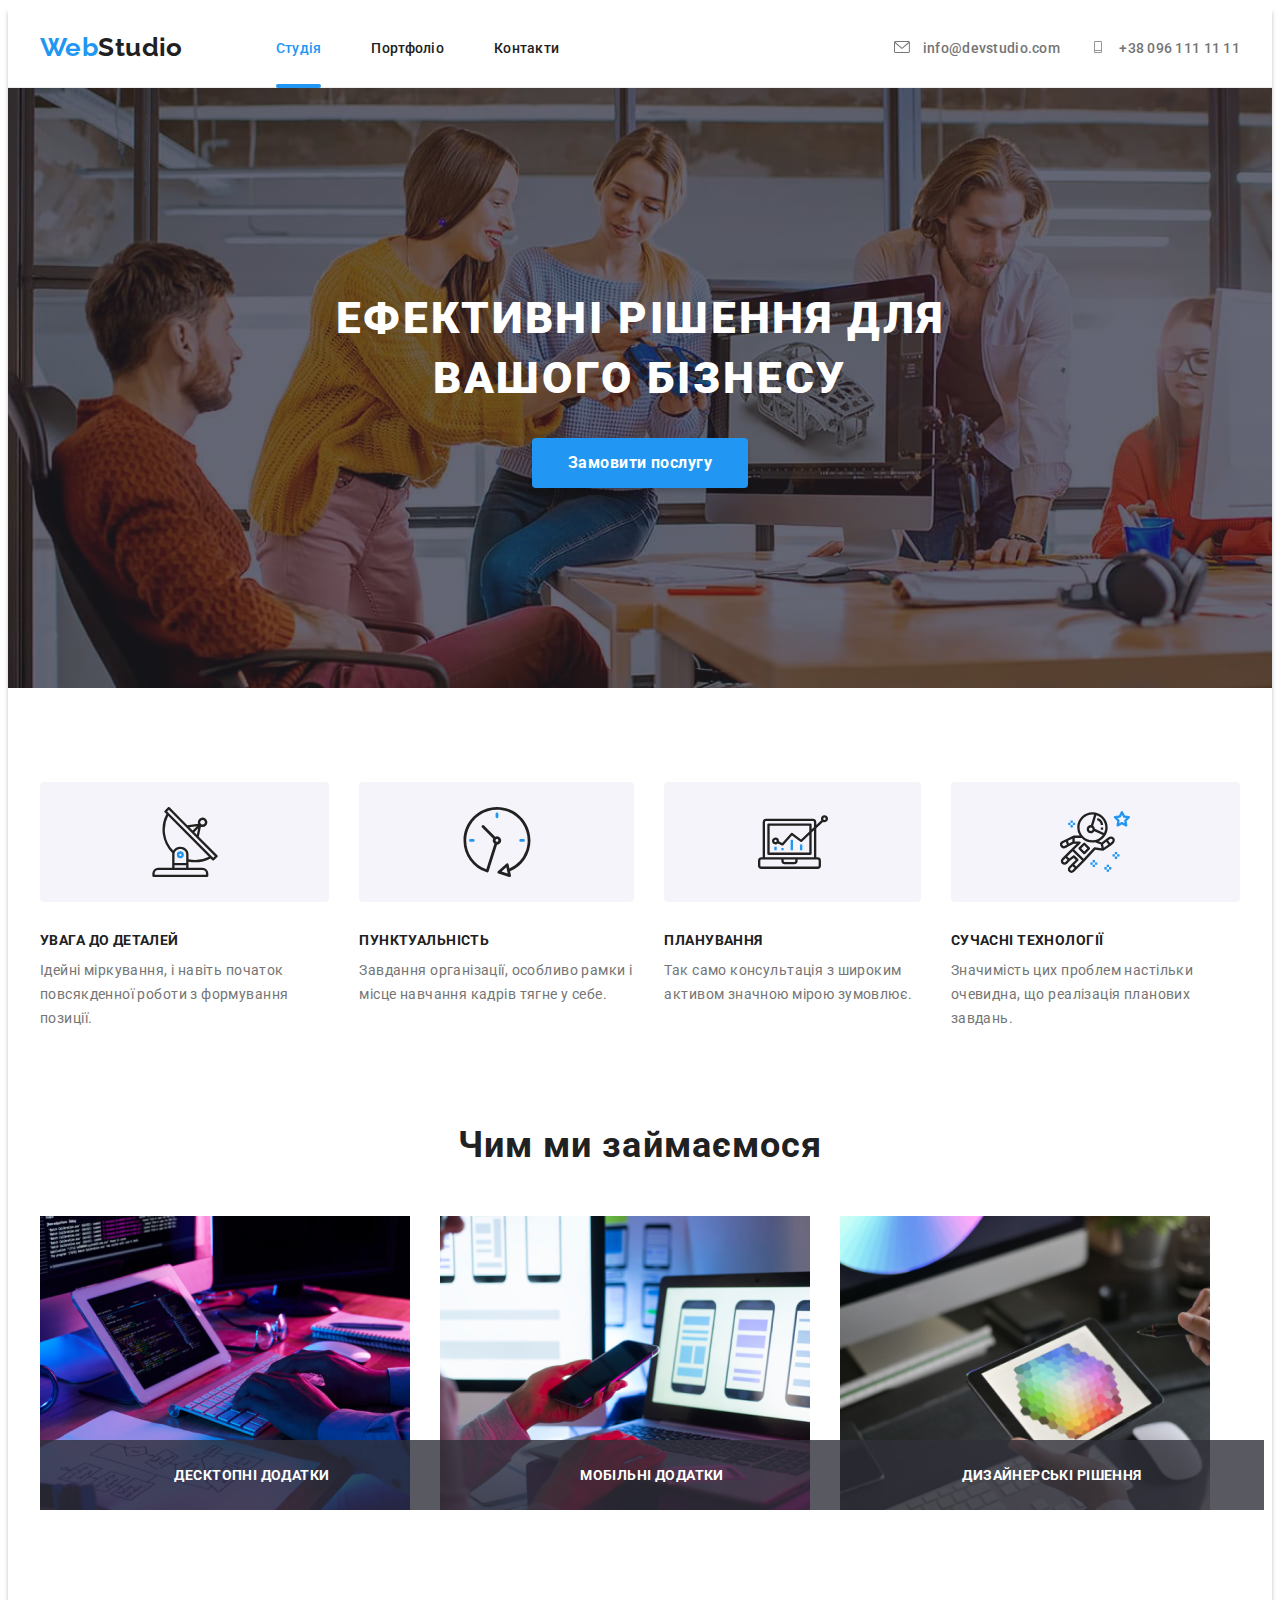
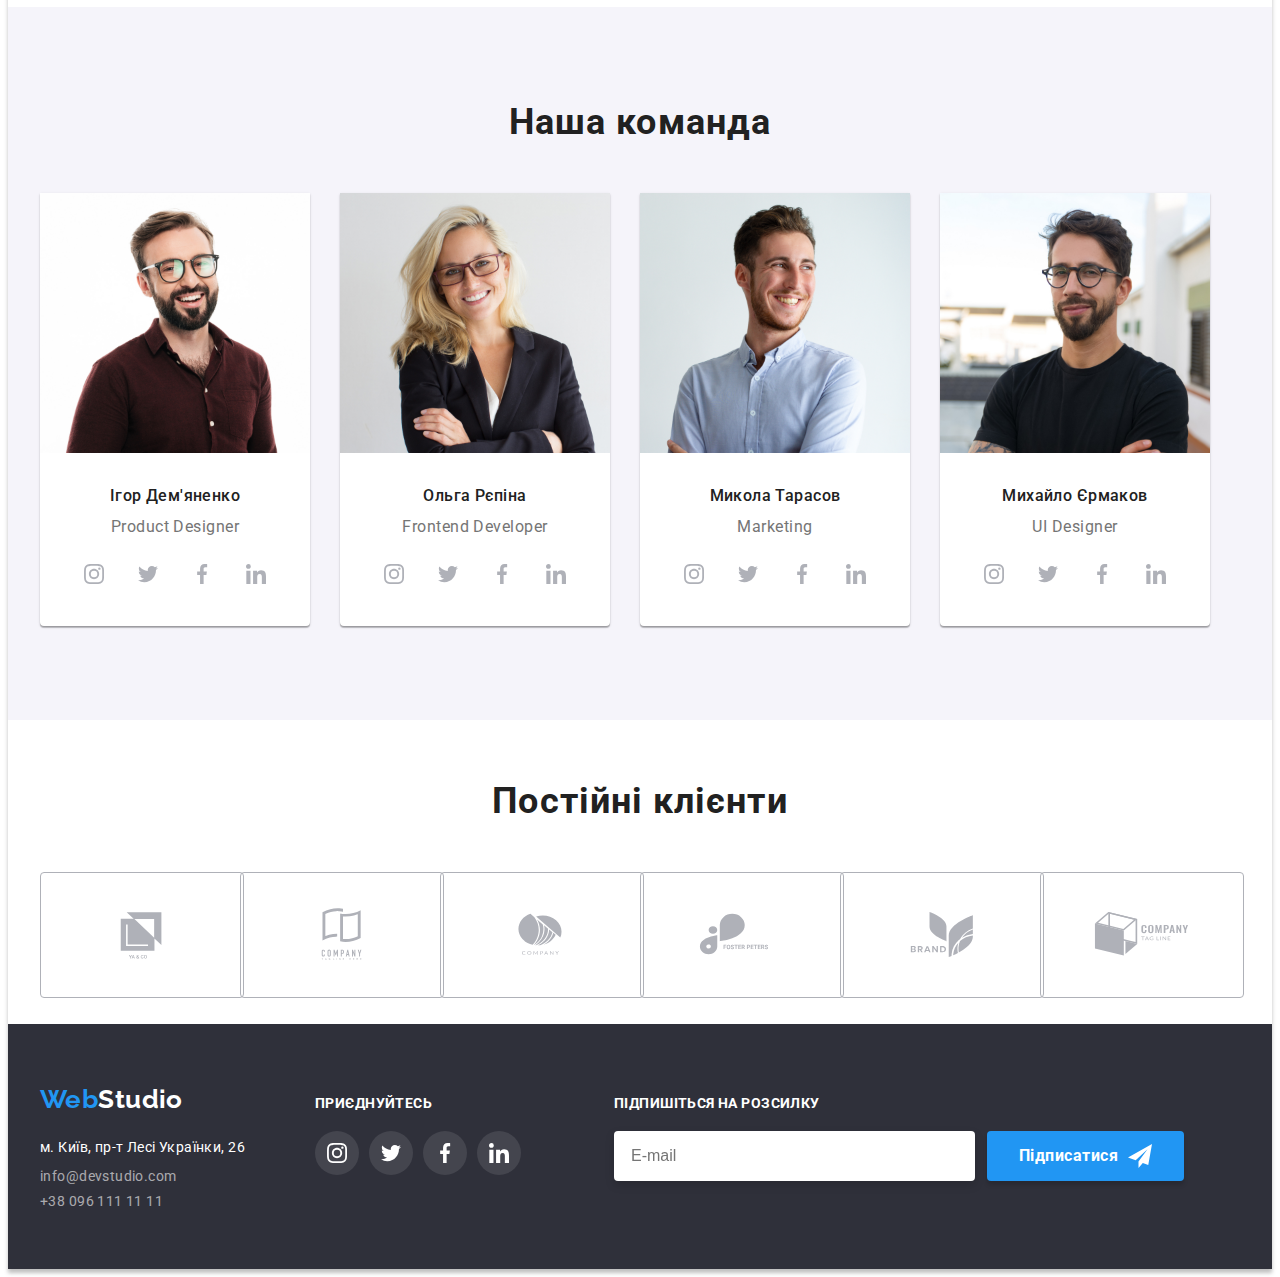
==== index.html @ e4f7906b "add reg form" ====
<!DOCTYPE html>
<html lang="uk">
  <head>
    <meta charset="UTF-8" />
    <meta http-equiv="X-UA-Compatible" content="IE=edge" />
    <meta name="viewport" content="width=device-width, initial-scale=1.0" />
    <title>WebStudio</title>
    <link rel="preconnect" href="https://fonts.googleapis.com" />
    <link rel="preconnect" href="https://fonts.gstatic.com" crossorigin />
    <!--Fonts-->
    <link
      href="https://fonts.googleapis.com/css2?family=Raleway:wght@700&family=Roboto:wght@400;500;700;900&display=swap"
      rel="stylesheet"
    />
    <!--Normalize-->
    <link
      rel="stylesheet"
      href="https://cdnjs.cloudflare.com/ajax/libs/modern-normalize/1.1.0/modern-normalize.min.css"
      integrity="sha512-wpPYUAdjBVSE4KJnH1VR1HeZfpl1ub8YT/NKx4PuQ5NmX2tKuGu6U/JRp5y+Y8XG2tV+wKQpNHVUX03MfMFn9Q=="
      crossorigin="anonymous"
      referrerpolicy="no-referrer"
    />
    <!--Styles-->
    <link rel="stylesheet" href="./styles/styles.css" />
  </head>
  <body class="page">
    <header class="header">
      <div class="conteiner header-conteiner">
        <!--Логотип посилання-->
        <a class="logo link" href="./index.html" lang="en">
          <span class="accent">Web</span>Studio
        </a>
        <!--Навігація-->
        <nav class="nav">
          <ul class="list-nav list">
            <li class="nav-item">
              <a class="link-nav link active current" href="index.html">Студія</a>
            </li>
            <li class="nav-item">
              <a class="link-nav link" href="portfolio.html">Портфоліо</a>
            </li>
            <li class="nav-item">
              <a class="link-nav link" href="">Контакти</a>
            </li>
          </ul>
        </nav>
        <!--правка 1-->
        <ul class="list-contact list">
          <li class="contact-item">
            <a
              class="link-contact link"
              target="_blank"
              rel="noopener noreferrer"
              href="e-mail:info@devstudio.com"
            >
              <svg class="contact-icon" width="16" height="12">
                <use href="./images/icons.svg#envelope"></use>
              </svg>
              info@devstudio.com
            </a>
          </li>
          <li class="contact-item">
            <a class="link-contact link" href="tell:+380961111111">
              <svg class="contact-icon" width="16" height="12">
                <use href="./images/icons.svg#vector"></use>
              </svg>
              +38 096 111 11 11
            </a>
          </li>
        </ul>
      </div>
    </header>
    <!--Main section(правка 3)(правка 2.1)-->
    <main>
      <!--Шапка(Figma) правка 2-->
      <section class="section-slogan">
        <div class="conteiner slogan-conteiner">
          <h1 class="slogan">Ефективні рішення для вашого бізнесу</h1>
          <button class="btn" type="button" data-modal-open>Замовити послугу</button>
        </div>
      </section>
      <!--Особливості (правка 4)-->
      <section class="about">
        <div class="conteiner about-conteiner">
          <h2 class="hide">Потрібен для семантики</h2>
          <ul class="about-list list">
            <li class="about-item">
              <div class="about-link link">
                <svg class="about-icon" width="70" height="70">
                  <use href="./images/icons.svg#antenna-1"></use>
                </svg>
              </div>
              <h3 class="caption">УВАГА ДО ДЕТАЛЕЙ</h3>
              <p class="desc">
                Ідейні міркування, і навіть початок повсякденної роботи з формування позиції.
              </p>
            </li>
            <li class="about-item">
              <div class="about-link link">
                <svg class="about-icon" width="70" height="70">
                  <use href="./images/icons.svg#clock-1"></use>
                </svg>
              </div>
              <h3 class="caption">ПУНКТУАЛЬНІСТЬ</h3>
              <p class="desc">
                Завдання організації, особливо рамки і місце навчання кадрів тягне у себе.
              </p>
            </li>
            <li class="about-item">
              <div class="about-link link">
                <svg class="about-icon" width="70" height="70">
                  <use href="./images/icons.svg#diagram-1"></use>
                </svg>
              </div>
              <h3 class="caption">ПЛАНУВАННЯ</h3>
              <p class="desc">Так само консультація з широким активом значною мірою зумовлює.</p>
            </li>
            <li class="about-item">
              <div class="about-link link">
                <svg class="about-icon" width="70" height="70">
                  <use href="./images/icons.svg#astronaut-1"></use>
                </svg>
              </div>
              <h3 class="caption">СУЧАСНІ ТЕХНОЛОГІЇ</h3>
              <p class="desc">
                Значимість цих проблем настільки очевидна, що реалізація планових завдань.
              </p>
            </li>
          </ul>
        </div>
      </section>
      <!--Чим ми займаємось-->
      <section class="work">
        <div class="conteiner work-conteiner">
          <h2 class="work-title">Чим ми займаємося</h2>
          <!--Зображення (правка 5)-->
          <ul class="work-list list">
            <li class="work-group">
              <div class="work-img"><img src="./images/studio/box1.png" alt="1" width="370" /></div>
              <p class="work-desc">Десктопні додатки</p>
            </li>
            <li class="work-group">
              <div class="work-img"><img src="./images/studio/box2.png" alt="2" width="370" /></div>
              <p class="work-desc">Мобільні додатки</p>
            </li>
            <li class="work-group">
              <div class="work-img"><img src="./images/studio/box3.png" alt="3" width="370" /></div>
              <p class="work-desc">Дизайнерські рішення</p>
            </li>
          </ul>
        </div>
      </section>
      <!--Наша команда-->
      <section class="team">
        <div class="conteiner team-conteiner">
          <h2 class="team-title">Наша команда</h2>
          <!--Фото з підписами (правка 6)-->
          <ul class="team-list list">
            <!--Працівник 1-->
            <li class="team-item">
              <img
                class="team-img"
                src="./images/team/img1.jpeg"
                alt="Ігор Дем'яненко"
                width="270"
              />
              <div class="team-desc">
                <h3 class="team-name">Ігор Дем'яненко</h3>
                <p class="team-position" lang="en">Product Designer</p>
                <ul class="socials list">
                  <li class="socials-item">
                    <a
                      class="socials-link link"
                      href=""
                      target="_blank"
                      rel="noopener noreferrer"
                      aria-label="Instagram"
                    >
                      <svg class="social-icon" width="20" height="20">
                        <use href="./images/icons.svg#instagram-2"></use>
                      </svg>
                    </a>
                  </li>
                  <li class="socials-item">
                    <a
                      class="socials-link link"
                      href=""
                      target="_blank"
                      rel="noopener noreferrer"
                      aria-label="Twitter"
                    >
                      <svg class="social-icon" width="20" height="20">
                        <use href="./images/icons.svg#twitter-1"></use>
                      </svg>
                    </a>
                  </li>
                  <li class="socials-item">
                    <a
                      class="socials-link link"
                      href=""
                      target="_blank"
                      rel="noopener noreferrer"
                      aria-label="Facebook"
                    >
                      <svg class="social-icon" width="20" height="20">
                        <use href="./images/icons.svg#facebook-1"></use>
                      </svg>
                    </a>
                  </li>
                  <li class="socials-item">
                    <a
                      class="socials-link link"
                      href=""
                      target="_blank"
                      rel="noopener noreferrer"
                      aria-label="Linkedin"
                    >
                      <svg class="social-icon" width="20" height="20">
                        <use href="./images/icons.svg#linkedin-1"></use>
                      </svg>
                    </a>
                  </li>
                </ul>
              </div>
            </li>
            <!--Працівник 2-->
            <li class="team-item">
              <img class="team-img" src="./images/team/img2.jpeg" alt="Ольга Рєпіна" width="270" />
              <div class="team-desc">
                <h3 class="team-name">Ольга Рєпіна</h3>
                <p class="team-position" lang="en">Frontend Developer</p>
                <ul class="socials list">
                  <li class="socials-item">
                    <a
                      class="socials-link link"
                      href=""
                      target="_blank"
                      rel="noopener noreferrer"
                      aria-label="Instagram"
                    >
                      <svg class="social-icon" width="20" height="20">
                        <use href="./images/icons.svg#instagram-2"></use>
                      </svg>
                    </a>
                  </li>
                  <li class="socials-item">
                    <a
                      class="socials-link link"
                      href=""
                      target="_blank"
                      rel="noopener noreferrer"
                      aria-label="Twitter"
                    >
                      <svg class="social-icon" width="20" height="20">
                        <use href="./images/icons.svg#twitter-1"></use>
                      </svg>
                    </a>
                  </li>
                  <li class="socials-item">
                    <a
                      class="socials-link link"
                      href=""
                      target="_blank"
                      rel="noopener noreferrer"
                      aria-label="Facebook"
                    >
                      <svg class="social-icon" width="20" height="20">
                        <use href="./images/icons.svg#facebook-1"></use>
                      </svg>
                    </a>
                  </li>
                  <li class="socials-item">
                    <a
                      class="socials-link link"
                      href=""
                      target="_blank"
                      rel="noopener noreferrer"
                      aria-label="Linkedin"
                    >
                      <svg class="social-icon" width="20" height="20">
                        <use href="./images/icons.svg#linkedin-1"></use>
                      </svg>
                    </a>
                  </li>
                </ul>
              </div>
            </li>
            <!--Працівник 3-->
            <li class="team-item">
              <img
                class="team-img"
                src="./images/team/img3.jpeg"
                alt="Микола Тарасов"
                width="270"
              />
              <div class="team-desc">
                <h3 class="team-name">Микола Тарасов</h3>
                <p class="team-position" lang="en">Marketing</p>
                <ul class="socials list">
                  <li class="socials-item">
                    <a
                      class="socials-link link"
                      href=""
                      target="_blank"
                      rel="noopener noreferrer"
                      aria-label="Instagram"
                    >
                      <svg class="social-icon" width="20" height="20">
                        <use href="./images/icons.svg#instagram-2"></use>
                      </svg>
                    </a>
                  </li>
                  <li class="socials-item">
                    <a
                      class="socials-link link"
                      href=""
                      target="_blank"
                      rel="noopener noreferrer"
                      aria-label="Twitter"
                    >
                      <svg class="social-icon" width="20" height="20">
                        <use href="./images/icons.svg#twitter-1"></use>
                      </svg>
                    </a>
                  </li>
                  <li class="socials-item">
                    <a
                      class="socials-link link"
                      href=""
                      target="_blank"
                      rel="noopener noreferrer"
                      aria-label="Facebook"
                    >
                      <svg class="social-icon" width="20" height="20">
                        <use href="./images/icons.svg#facebook-1"></use>
                      </svg>
                    </a>
                  </li>
                  <li class="socials-item">
                    <a
                      class="socials-link link"
                      href=""
                      target="_blank"
                      rel="noopener noreferrer"
                      aria-label="Linkedin"
                    >
                      <svg class="social-icon" width="20" height="20">
                        <use href="./images/icons.svg#linkedin-1"></use>
                      </svg>
                    </a>
                  </li>
                </ul>
              </div>
            </li>
            <!--Працівник 4-->
            <li class="team-item">
              <img
                class="team-img"
                src="./images/team/img4.jpeg"
                alt="Михайло Єрмаков"
                width="270"
              />
              <div class="team-desc">
                <h3 class="team-name">Михайло Єрмаков</h3>
                <p class="team-position" lang="en">UI Designer</p>
                <ul class="socials list">
                  <li class="socials-item">
                    <a
                      class="socials-link link"
                      href=""
                      target="_blank"
                      rel="noopener noreferrer"
                      aria-label="Instagram"
                    >
                      <svg class="social-icon" width="20" height="20">
                        <use href="./images/icons.svg#instagram-2"></use>
                      </svg>
                    </a>
                  </li>
                  <li class="socials-item">
                    <a
                      class="socials-link link"
                      href=""
                      target="_blank"
                      rel="noopener noreferrer"
                      aria-label="Twitter"
                    >
                      <svg class="social-icon" width="20" height="20">
                        <use href="./images/icons.svg#twitter-1"></use>
                      </svg>
                    </a>
                  </li>
                  <li class="socials-item">
                    <a
                      class="socials-link link"
                      href=""
                      target="_blank"
                      rel="noopener noreferrer"
                      aria-label="Facebook"
                    >
                      <svg class="social-icon" width="20" height="20">
                        <use href="./images/icons.svg#facebook-1"></use>
                      </svg>
                    </a>
                  </li>
                  <li class="socials-item">
                    <a
                      class="socials-link link"
                      href=""
                      target="_blank"
                      rel="noopener noreferrer"
                      aria-label="Linkedin"
                    >
                      <svg class="social-icon" width="20" height="20">
                        <use href="./images/icons.svg#linkedin-1"></use>
                      </svg>
                    </a>
                  </li>
                </ul>
              </div>
            </li>
          </ul>
        </div>
      </section>
      <!--Постійні клієнти-->
      <section class="client">
        <div class="conteiner client-conteiner">
          <h2 class="client-title">Постійні клієнти</h2>
          <ul class="client-list list">
            <li class="client-item">
              <a href="" class="client-link link">
                <svg class="client-icon" width="106" height="60">
                  <use href="./images/icons.svg#logo"></use>
                </svg>
              </a>
            </li>
            <li class="client-item">
              <a href="" class="client-link link">
                <svg class="client-icon" width="106" height="60">
                  <use href="./images/icons.svg#logo-1"></use>
                </svg>
              </a>
            </li>
            <li class="client-item">
              <a href="" class="client-link link">
                <svg class="client-icon" width="106" height="60">
                  <use href="./images/icons.svg#logo-2"></use>
                </svg>
              </a>
            </li>
            <li class="client-item">
              <a href="" class="client-link link">
                <svg class="client-icon" width="106" height="60">
                  <use href="./images/icons.svg#logo-3"></use>
                </svg>
              </a>
            </li>
            <li class="client-item">
              <a href="" class="client-link link">
                <svg class="client-icon" width="106" height="60">
                  <use href="./images/icons.svg#logo-4"></use>
                </svg>
              </a>
            </li>
            <li class="client-item">
              <a href="" class="client-link link">
                <svg class="client-icon" width="106" height="60">
                  <use href="./images/icons.svg#logo-5"></use>
                </svg>
              </a>
            </li>
          </ul>
        </div>
      </section>
    </main>
    <!--Підвал-->
    <footer class="footer">
      <div class="conteiner footer-conteiner">
        <div class="footer-address">
          <a class="logo link" href=""> <span class="accent">Web</span>Studio</a>
          <!--правка 7-->
          <address class="address">
            <p class="address-desc">м. Київ, пр-т Лесі Українки, 26</p>
            <ul class="address-list list">
              <li class="address-item">
                <a
                  class="address-link link"
                  target="_blank"
                  rel="noopener noreferrer"
                  href="e-mail:info@devstudio.com"
                >
                  info@devstudio.com
                </a>
              </li>
              <li class="address-item">
                <a class="address-link link" href="tell:+380961111111">+38 096 111 11 11</a>
              </li>
            </ul>
          </address>
        </div>
        <div class="footer-icons">
          <h3 class="footer-title">приєднуйтесь</h3>
          <ul class="footer-socials list">
            <li class="footer-socials-item">
              <a
                class="footer-socials-link link"
                href=""
                target="_blank"
                rel="noopener noreferrer"
                aria-label="Instagram"
              >
                <svg class="footer-socials-icon" width="20" height="20">
                  <use href="./images/icons.svg#instagram-2"></use>
                </svg>
              </a>
            </li>
            <li class="footer-socials-item">
              <a
                class="footer-socials-link link"
                href=""
                target="_blank"
                rel="noopener noreferrer"
                aria-label="Twitter"
              >
                <svg class="footer-socials-icon" width="20" height="20">
                  <use href="./images/icons.svg#twitter-1"></use>
                </svg>
              </a>
            </li>
            <li class="footer-socials-item">
              <a
                class="footer-socials-link link"
                href=""
                target="_blank"
                rel="noopener noreferrer"
                aria-label="Facebook"
              >
                <svg class="footer-socials-icon" width="20" height="20">
                  <use href="./images/icons.svg#facebook-1"></use>
                </svg>
              </a>
            </li>
            <li class="footer-socials-item">
              <a
                class="footer-socials-link link"
                href=""
                target="_blank"
                rel="noopener noreferrer"
                aria-label="Linkedin"
              >
                <svg class="footer-socials-icon" width="20" height="20">
                  <use href="./images/icons.svg#linkedin-1"></use>
                </svg>
              </a>
            </li>
          </ul>
        </div>
        <div class="footer-form">
          <h2 class="footer-title">Підпишіться на розсилку</h2>
          <form>
            <div class="form-group">
              <input class="mail-input" type="text" name="email" placeholder="E-mail">
              <button class="btn footer-btn" type="submit">
                Підписатися
                <svg class="footer-socials-icon" width="24" height="24">
                  <use href="./images/icons.svg#icon-icon-send"></use>
                </svg>
              </button>
            </div>
          </form>
        </div>
      </div>
    </footer>

    <!--Modal window-->
    <div class="backdrop is-hidden" data-modal>
      <div class="modal">
        <button class="modal-btn" type="button" data-modal-close>
          <svg width="30" height="30">
            <use href="./images/icons.svg#close-black"></use>
          </svg>
        </button>
        <!--Форма реестрації-->
        <form class="form register-form" name="register-form" autocomplete="on" novalidate>
          <div>
          <!--Заголовок-->
          <h2 class="reg-form-title">Залиште свої дані, ми вам передзвонимо</h2>
          <!--Імʼя-->
          <div class="reg-group">
            <label class="reg-label" for="name">Ім'я</label>
            <div class="reg-txt-group">
              <input class="reg-input" type="text" name="user-name" id="name" />
              <svg class="reg-icon" width="18" height="18">
                <use href="./images/icons.svg#icon-person-black-18dp-1"></use>
              </svg>
            </div>
          </div>
          <!--Телефон-->
          <div class="reg-group">
            <label class="reg-label" for="tel">Телефон</label>
            <div class="reg-txt-group">
              <input class="reg-input" type="tel" name="tel" id="tel" />
              <svg class="reg-icon" width="18" height="18">
                <use href="./images/icons.svg#icon-phone-black-18dp-1"></use>
              </svg>
            </div>
          </div>
          <!--Пошта-->
          <div class="reg-group">
            <label class="reg-label" for="mail">Пошта</label>
            <div class="reg-txt-group">
              <input class="reg-input" type="email" name="mail" id="mail" />
              <svg class="reg-icon" width="18" height="18">
                <use href="./images/icons.svg#icon-email-black-18dp-1"></use>
              </svg>
            </div>
          </div>
          <!--Коментар-->
          <div class="reg-group">
            <label class="reg-label" for="comment">Коментар</label>
            <textarea
              class="hint"
              name="comment"
              id="comment"
              rows="10"
              placeholder="Введіть текст"
            ></textarea>
          </div>
          <!--Чекбокс-->
          <div class="reg-chek chekbox">
            <input type="checkbox" name="" value="" id="chek" />
            <label for="chek">
              Погоджуюся з розсилкою та приймаю
              <a href="">Умови договору</a>
            </label>
          </div>
          <!--Кнопка-->
          <div class="reg-chek">
            <button class="reg-btn btn" type="submit">
              Відправити
            </button>
          </div>
        </form>
      </div>

      <!--JS Scripte-->
      <script src="./js/modal.js"></script>
      <!--Скрипт для зручності-->
      <script>
        (() => {
          document.querySelector('.register-form').addEventListener('submit', e => {
            e.preventDefault();
            new FormData(e.currentTarget).forEach((value, name) =>
              console.log(`${name}: ${value}`)
            );
          });
        })();
      </script>
    </div>
  </body>
</html>
---- styles/styles.css ----
:root {
  /*fonts*/
  --main-font: 'Roboto', sans-serif;
  --logo-font: 'Raleway', sans-serif;

  /*text*/
  --main-txt-cl: #212121;
  --text-cl: #757575;
  --accent-txt-cl: #2196f3;
  --btn-txt-cl: #ffffff;
  --adrs-txt-cl: #ffffff;
  --main-line-h: calc(16 / 14);
  --logo-line-h: calc(31 / 26);
  --txt-line-h: calc(24 / 14);
  --main-letter-s: 0.03em;
  --additional-letter-s: 0.02em;
  --accent-letter-s: 0.06em;

  /*bcg colors*/
  --main-bcg-cl: #ffffff;
  --accent-bcg-cl: #2f303a;
  --btn-bcg-cl: #2196f3;
  --btn-act-bcg-cl: #188ce8;
  --icon-txt-cl: #afb1b8;

  /*others*/
  --perehid: 250ms cubic-bezier(0.4, 0, 0.2, 1);
}

/*Reset*/

h1,
h2,
h3,
h4,
h5,
h6,
p,
ul {
  margin: 0;
  padding: 0%;
  list-style: none;
}
.link {
  text-decoration: none;
  color: currentColor;
}
.list {
  list-style: none;
}

/* Body */

.page {
  font-family: var(--main-font);
  font-size: 14px;
  line-height: var(--main-line-h);
  letter-spacing: var(--main-letter-s);
  color: var(--main-txt-cl);
  background-color: var(--main-bcg-cl);
  box-shadow: 0px 4px 4px rgba(0, 0, 0, 0.25);
}
.conteiner {
  width: 1200px;
  margin: 0 auto;
  padding: 0 15px;
}

/* Header */

.header {
  background-color: var(--main-bcg-cl);
  padding: 24px 0;
  border-bottom: 1px solid #ececec;
}
.header-conteiner {
  display: flex;
  align-items: center;
  /*margin-bottom: 93px;*/
}
.logo {
  font-family: var(--logo-font);
  font-weight: 700;
  font-size: 26px;
  line-height: calc(31 / 26);
}
.accent {
  color: var(--accent-txt-cl);
}

.nav {
  margin-left: 93px;
}
.list-nav {
  display: flex;
  gap: 50px;
}
.active {
  color: var(--btn-bcg-cl);
}

/*Лінія (костиль з топом)*/

.link-nav {
  position: relative;
}
.current::after {
  position: absolute;
  top: 44px;
  left: 0;
  bottom: -32px;
  content: '';
  display: block;
  width: 100%;
  height: 4px;
  background-color: var(--btn-bcg-cl);
  border-radius: 2px;
}

.list-contact {
  display: flex;
  gap: 30px;
  margin-left: auto;
}

.link-nav,
.link-contact {
  font-weight: 500;
  font-size: 14px;
  line-height: 16px;
  letter-spacing: 0.02em;

  transition: color var(--perehid);
}
.link-contact {
  color: var(--text-cl);
}
.contact-icon {
  fill: var(--text-cl);
  margin-right: 10px;

  transition: fill var(--perehid);
}
.link-nav:hover,
.link-nav:focus,
.link-contact:hover,
.link-contact:focus {
  color: var(--accent-txt-cl);
}

.link-contact:hover .contact-icon,
.link-contact:focus .contact-icon {
  fill: var(--accent-txt-cl);
}

/* Main */

/* Шапка */
/* Картинка підлога */
.section-slogan {
  max-width: 1600px;
  margin-left: auto;
  margin-right: auto;
  background-image: url(../images/Imgbcg1.jpeg);
  background-position: center;
  background-repeat: no-repeat;
  background-size: cover;
  background-color: var(--accent-bcg-cl);
  padding: 200px 0;
  text-align: center;
  background: linear-gradient(rgba(47, 48, 58, 0.4), rgba(47, 48, 58, 0.4)),
    url(../images/Imgbcg1.jpeg);
}

.slogan-conteiner {
  /*
  margin-bottom: 94px;
  display: flex;
  align-items: center;
  flex-direction: column;
  padding: 200px;
  */
}
.slogan {
  margin: 0 auto;
  width: 696px;
  margin-bottom: 30px;
  font-weight: 900;
  font-size: 44px;
  line-height: calc(60 / 44);
  text-align: center;
  letter-spacing: var(--accent-letter-s);
  text-transform: uppercase;
  color: #ffffff;
}
.btn,
.filter-btn {
  font-family: inherit;
  background-color: var(--btn-bcg-cl);
  color: var(--btn-txt-cl);
  cursor: pointer;
  border: none;
  text-align: center;
  letter-spacing: var(--main-letter-s);
}
.btn {
  width: 216px;
  padding: 10px 32px;
  font-family: inherit;
  font-weight: 700;
  font-size: 16px;
  line-height: calc(30 / 16);
  box-shadow: 0px 4px 4px rgba(0, 0, 0, 0.15);
  border-radius: 4px;

  transition: background-color var(--perehid);
}
.btn:focus,
.btn:hover {
  background-color: var(--btn-act-bcg-cl);
}

.filter-btn {
  font-family: inherit;
  font-weight: 500;
  font-size: 16px;
  line-height: calc(26 / 16);

  border-radius: 4px;
}

.project-title {
  margin-bottom: 4px;

  font-weight: 700;
  font-size: 18px;
  line-height: calc(36 / 18);
  letter-spacing: var(--accent-letter-s);
}
.project-desc {
  font-size: 16px;
  line-height: calc(30 / 16);
  letter-spacing: var(--main-letter-s);
  color: var(--text-cl);
}

/* Особливлсті секція about */
.about {
  padding-top: 94px;
  padding-bottom: 94px;
}
.hide {
  display: none;
}
.about-conteiner {
}
.about-list {
  display: flex;
  gap: 30px;
}
.about-link {
  display: flex;
  align-items: center;
  justify-content: center;
  height: 120px;
  background: #f5f4fa;
  border-radius: 4px;
  margin-bottom: 30px;
}
.about-item {
}
.about-icon {
}
.caption {
  margin-bottom: 10px;
  font-weight: 700;
  font-size: 14px;
  line-height: var(--main-line-h);
  letter-spacing: var(--main-letter-s);
  text-transform: uppercase;
}
.desc {
  font-size: 14px;
  line-height: var(--txt-line-h);
  letter-spacing: var(--main-letter-s);
  color: var(--text-cl);
}
/* Чим ми займаємось Work */
.work {
  padding-bottom: 94px;
}
.work-conteiner {
}

.work-title {
  text-align: center;
  margin-bottom: 50px;
  font-weight: 700;
  font-size: 36px;
  line-height: calc(42 / 36);
  letter-spacing: var(--main-letter-s);
}
.work-list {
  display: flex;
  gap: 30px;
}
.work-group {
  position: relative;
}
.work-img {
}
.work-desc {
  position: absolute;
  top: 224px;
  left: 0%;
  width: 100%;
  text-transform: uppercase;
  font-weight: 700;
  font-size: 14px;
  line-height: calc(16 / 14);
  letter-spacing: 0.03em;
  text-align: center;

  padding: 27px;
  color: var(--adrs-txt-cl);
  background: rgba(47, 48, 58, 0.8);
}

/* наша команда Team */
.team {
  padding-top: 94px;
  padding-bottom: 94px;
  background-color: #f5f4fa;
}
.team-conteiner {
}
.team-title {
  margin-bottom: 50px;
  font-weight: 700;
  font-size: 36px;
  line-height: 42px;
  text-align: center;
  letter-spacing: var(--main-letter-s);
}
.team-list {
  display: flex;
  gap: 30px;
}
.team-item {
  width: 270px;
  background-color: var(--main-bcg-cl);
  box-shadow: 0px 1px 3px rgba(0, 0, 0, 0.12), 0px 1px 1px rgba(0, 0, 0, 0.14),
    0px 2px 1px rgba(0, 0, 0, 0.2);
  border-radius: 0px 0px 4px 4px;
}
.team-wrap {
  padding-top: 30px;
  padding-bottom: 30px;
}
.team-img {
}
.team-desc {
  text-align: center;
  padding-top: 30px;
  padding-bottom: 30px;
}
.team-name {
  margin-bottom: 12px;
  font-weight: 500;
  font-size: 16px;
  line-height: calc(19 / 16);
}
.team-position {
  font-size: 16px;
  line-height: calc(19 / 16);
  letter-spacing: var(--main-letter-s);
  color: var(--text-cl);
  margin-bottom: 16px;
}
/*Socials*/
.socials {
  display: flex;
  gap: 10px;
  justify-content: center;
}

/* Варіант 1
.socials-link:focus,
.socials-link:hover {
  background-color: var(--btn-bcg-cl);
}
.socials-link {
  display: flex;
  align-items: center;
  justify-content: center;
  width: 44px;
  height: 44px;
  background-color: var(--main-bcg-cl);
  border-radius: 50%;
}
.social-icon {
  fill: var(--icon-txt-cl);
}
.socials-link:hover,
.socials-link:focus .social-icon {
  fill: var(--btn-txt-cl);
}
*/

/* Варіант 2 */
.socials-link {
  display: flex;
  align-items: center;
  justify-content: center;
  width: 44px;
  height: 44px;
  color: var(--icon-txt-cl);
  background-color: var(--main-bcg-cl);
  border-radius: 50%;

  transition: color var(--perehid), background-color var(--perehid);
}
.socials-link:hover,
.socials-link:focus {
  color: var(--btn-txt-cl);
  background-color: var(--btn-bcg-cl);
}
.social-icon {
  fill: currentColor;
}
/*Постійні клієнти*/

.client-title {
  text-align: center;

  margin-bottom: 50px;
  font-weight: 700;
  font-size: 36px;
  line-height: calc(42 / 36);
  letter-spacing: var(--main-letter-s);
}
.client {
  padding-top: 60px;
  padding-bottom: 60px;
}
.client-list {
  display: flex;
  gap: 30px;
}
.client-item {
  width: 170px;
  height: 92px;
  color: var(--icon-txt-cl);
  /*
  text-align: center;
  padding: 16px;
  border: 1px solid #afb1b8;
  border-radius: 4px;
  color: var(--icon-txt-cl);
  */
}
.client-link {
  display: flex;
  align-items: center;
  justify-content: center;
  width: 100%;
  height: 100%;
  text-align: center;
  padding: 16px;
  border: 1px solid #afb1b8;
  border-radius: 4px;

  fill: currentColor;

  transition: fill var(--perehid), border var(--perehid);
}
/*
.client-item:hover .client-link,
.client-item:focus .client-link {
  color: var(--accent-txt-cl);
  border: 1px solid var(--accent-txt-cl);
}*/

.client-link:hover,
.client-link:focus {
  fill: var(--accent-txt-cl);
  border: 1px solid var(--accent-txt-cl);
}

/* Головна секція у портфоліо */

.section-hero {
  padding-top: 94px;
  padding-bottom: 94px;
}

.filter-group {
  display: flex;
  justify-content: center;
  margin-bottom: 50px;
  gap: 8px;
}
/*.filter-list {
  display: flex;
  gap: 8px;
  justify-content: center;
}*/
.filter-btn {
  padding: 8px 25px;

  font-weight: 500;
  font-size: 16px;
  line-height: calc(26 / 16);
  color: var(--main-txt-cl);
  display: block;
  cursor: pointer;
  background-color: #f5f4fa;

  transition: color var(--perehid), background-color var(--perehid), box-shadow var(--perehid);
}
.filter-btn:hover,
.filter-btn:focus {
  color: var(--btn-txt-cl);
  background-color: var(--btn-bcg-cl);
  box-shadow: 0px 3px 1px rgba(0, 0, 0, 0.1), 0px 1px 2px rgba(0, 0, 0, 0.08),
    0px 2px 2px rgba(0, 0, 0, 0.12);
}
.projects {
  display: flex;
  flex-wrap: wrap;
  gap: 30px;
}
.project-item {
  width: 370px;
  cursor: pointer;
  transition: box-shadow var(--perehid);
}
/*.project-item:focus,
.project-item:hover {
  box-shadow: 0px 1px 1px rgba(0, 0, 0, 0.12), 0px 4px 4px rgba(0, 0, 0, 0.06),
    1px 4px 6px rgba(0, 0, 0, 0.16);
}
*/
/*OVERLAY*/

.project-thumb {
  display: block;
  position: relative;
  overflow: hidden;
  transition: box-shadow var(--perehid);
}
.img-overlay {
  position: relative;
  overflow: hidden;
  transition: box-shadow var(--perehid);
}

/*.project-thumb:hover,
.project-thumb:focus {
  box-shadow: 0px 1px 1px rgba(0, 0, 0, 0.12), 0px 4px 4px rgba(0, 0, 0, 0.06),
    1px 4px 6px rgba(0, 0, 0, 0.16);
}

.project-item:hover,
.project-item:focus {
  box-shadow: 0px 1px 1px rgba(0, 0, 0, 0.12), 0px 4px 4px rgba(0, 0, 0, 0.06),
    1px 4px 6px rgba(0, 0, 0, 0.16);
}
.project-item:hover .overlay,
.project-item:focus .overlay {
  transform: translateY(0%);
}
*/
.project-thumb:hover,
.project-thumb:focus {
  box-shadow: 0px 1px 1px rgba(0, 0, 0, 0.12), 0px 4px 4px rgba(0, 0, 0, 0.06),
    1px 4px 6px rgba(0, 0, 0, 0.16);
}

.project-thumb:hover .overlay,
.project-thumb:focus .overlay {
  transform: translateY(0%);
  box-shadow: 0px 1px 1px rgba(0, 0, 0, 0.12), 0px 4px 4px rgba(0, 0, 0, 0.06),
    1px 4px 6px rgba(0, 0, 0, 0.16);
}

.overlay {
  position: absolute;
  top: 0%;
  left: 0%;

  transform: translateY(100%);

  width: 100%;
  height: 100%;
  padding: 63px 24px;

  display: flex;
  align-items: center;
  justify-content: center;
  background-color: rgba(33, 150, 243, 0.9);

  transition: var(--perehid);
}
.overlay-desc {
  font-weight: 400;
  font-size: 18px;
  line-height: calc(28 / 18);
  letter-spacing: var(--main-letter-s);
  color: var(--adrs-txt-cl);
}

.project-desc-group {
  border: 1px solid #eeeeee;
  border-top: none;
  padding: 20px 24px;
  padding-left: 24px;
}
/* Підвал Footer */

.footer {
  padding: 60px 0;
  background-color: var(--accent-bcg-cl);
}
.footer-conteiner {
  display: flex;
  align-items: baseline;
}
.footer-address {
  margin-right: 70px;
}
.footer .logo {
  display: block;
  color: #ffffff;
  margin-bottom: 20px;
}
.accent {
}
.address {
  font-style: normal;
}
.address-desc {
  margin-bottom: 9px;
  font-size: 14px;
  line-height: var(--txt-line-h);
  letter-spacing: var(--main-letter-s);
  color: var(--adrs-txt-cl);
}
.address-list {
}
.address-item:not(:last-child) {
  margin-bottom: 9px;
}
.address-link {
  font-size: 14px;
  line-height: var(--main-line-h);
  letter-spacing: var(--main-letter-s);
  color: rgba(255, 255, 255, 0.6);
}
.footer-icons {
  margin-right: 93px;
}
.footer-title {
  font-weight: 700;
  font-size: 14px;
  line-height: calc(16 / 14);
  letter-spacing: 0.03em;
  color: var(--main-bcg-cl);
  text-transform: uppercase;
  margin-bottom: 20px;
}
.footer-socials {
  display: flex;
  gap: 10px;
}
.footer-socials-link {
  display: flex;
  align-items: center;
  justify-content: center;
  width: 44px;
  height: 44px;
  color: var(--btn-txt-cl);
  background: rgba(255, 255, 255, 0.1);
  border-radius: 50%;

  transition: background-color var(--perehid);
}
.footer-socials-icon {
  fill: currentColor;
}
.footer-socials-link:focus,
.footer-socials-link:hover {
  background-color: var(--btn-bcg-cl);
}
.footer-form {
  width: 570px;
  height: 50px;
}
.footer-title {
  margin-bottom: 20px;
}
.form-group {
  display: flex;
}
.mail-input {
  width: 358px;
  margin-right: 12px;
  padding: 13px 16px;
  font-weight: 400;
  font-size: 16px;
  line-height: calc(20 / 16);
  border: 1px solid rgba(255, 255, 255, 0.3);
  filter: drop-shadow(0px 4px 4px rgba(0, 0, 0, 0.15));
  border-radius: 4px;
}
.footer-btn {
  width: 200px;
  height: 50px;

  display: flex;
  align-items: center;
  justify-content: center;
  gap: 10px;
}
/*
  \  Modal window
  */

.backdrop {
  position: fixed;
  top: 0%;
  left: 0%;

  /*Лінивий спосіб центрування
  display: flex;
  align-items: center;
  justify-content: center;
  */

  width: 100%;
  height: 100%;
  background-color: rgba(0, 0, 0, 0.2);

  transition: opacity var(--perehid), visibility var(--perehid);
}
.backdrop.is-hidden {
  opacity: 0;
  pointer-events: none;
  visibility: hidden;
  transition: opacity var(--perehid), visibility var(--perehid);
}
.modal {
  padding: 40px;
  /*техніка центрування абсолютно позиційованих елементів */
  position: absolute;
  top: 50%;
  left: 50%;
  transform: translate(-50%, -50%);
  /*End*/

  width: 528px;
  height: 581px;
  background-color: var(--main-bcg-cl);
  box-shadow: 0px 1px 3px rgba(0, 0, 0, 0.12), 0px 1px 1px rgba(0, 0, 0, 0.14),
    0px 2px 1px rgba(0, 0, 0, 0.2);
  border-radius: 4px;
}
.modal-btn {
  position: absolute;
  top: 8px;
  right: 8px;

  width: 30px;
  height: 30px;

  display: flex;
  align-items: center;
  justify-content: center;

  background: #ffffff;
  border: 1px solid rgba(0, 0, 0, 0.1);
  border-radius: 50px;
  cursor: pointer;
}
.form {
}
.register-form {
}
.reg-form-title {
  font-weight: 700;
  font-size: 20px;
  line-height: calc(23 / 20);
  text-align: center;
  letter-spacing: 0.03em;

  margin-bottom: 15px;
}
.reg-label {
  font-weight: 400;
  font-size: 12px;
  line-height: calc(14 / 12);
  letter-spacing: 0.01em;
  color: var(--text-cl);
}
.reg-txt-group {
  position: relative;
}
.hint,
.reg-input {
  border: 1px solid rgba(33, 33, 33, 0.2);
  border-radius: 4px;
}
.reg-group {
  display: flex;
  position: relative;
  flex-direction: column;
  margin-bottom: 10px;
}
.reg-group input {
  width: 100%;
  margin: 0%;
  padding: 11px 12px;
}
.reg-group label {
  margin-bottom: 4px;
}
.reg-icon {
  position: absolute;
  top: 11px;
  left: 12px;
}
.hint {
  padding: 12px 16px;
}
.hint::placeholder {
  font-weight: 400;
  font-size: 12px;
  line-height: calc(14 / 12);
  letter-spacing: 0.01em;
  color: rgba(117, 117, 117, 0.5);
}
textarea {
  resize: none;
}
.reg-chek {
  margin-top: 17px;
  margin-bottom: 30px;
}
.chekbox {
  text-align: center;
}
.reg-chek:last-child {
  text-align: center;
}
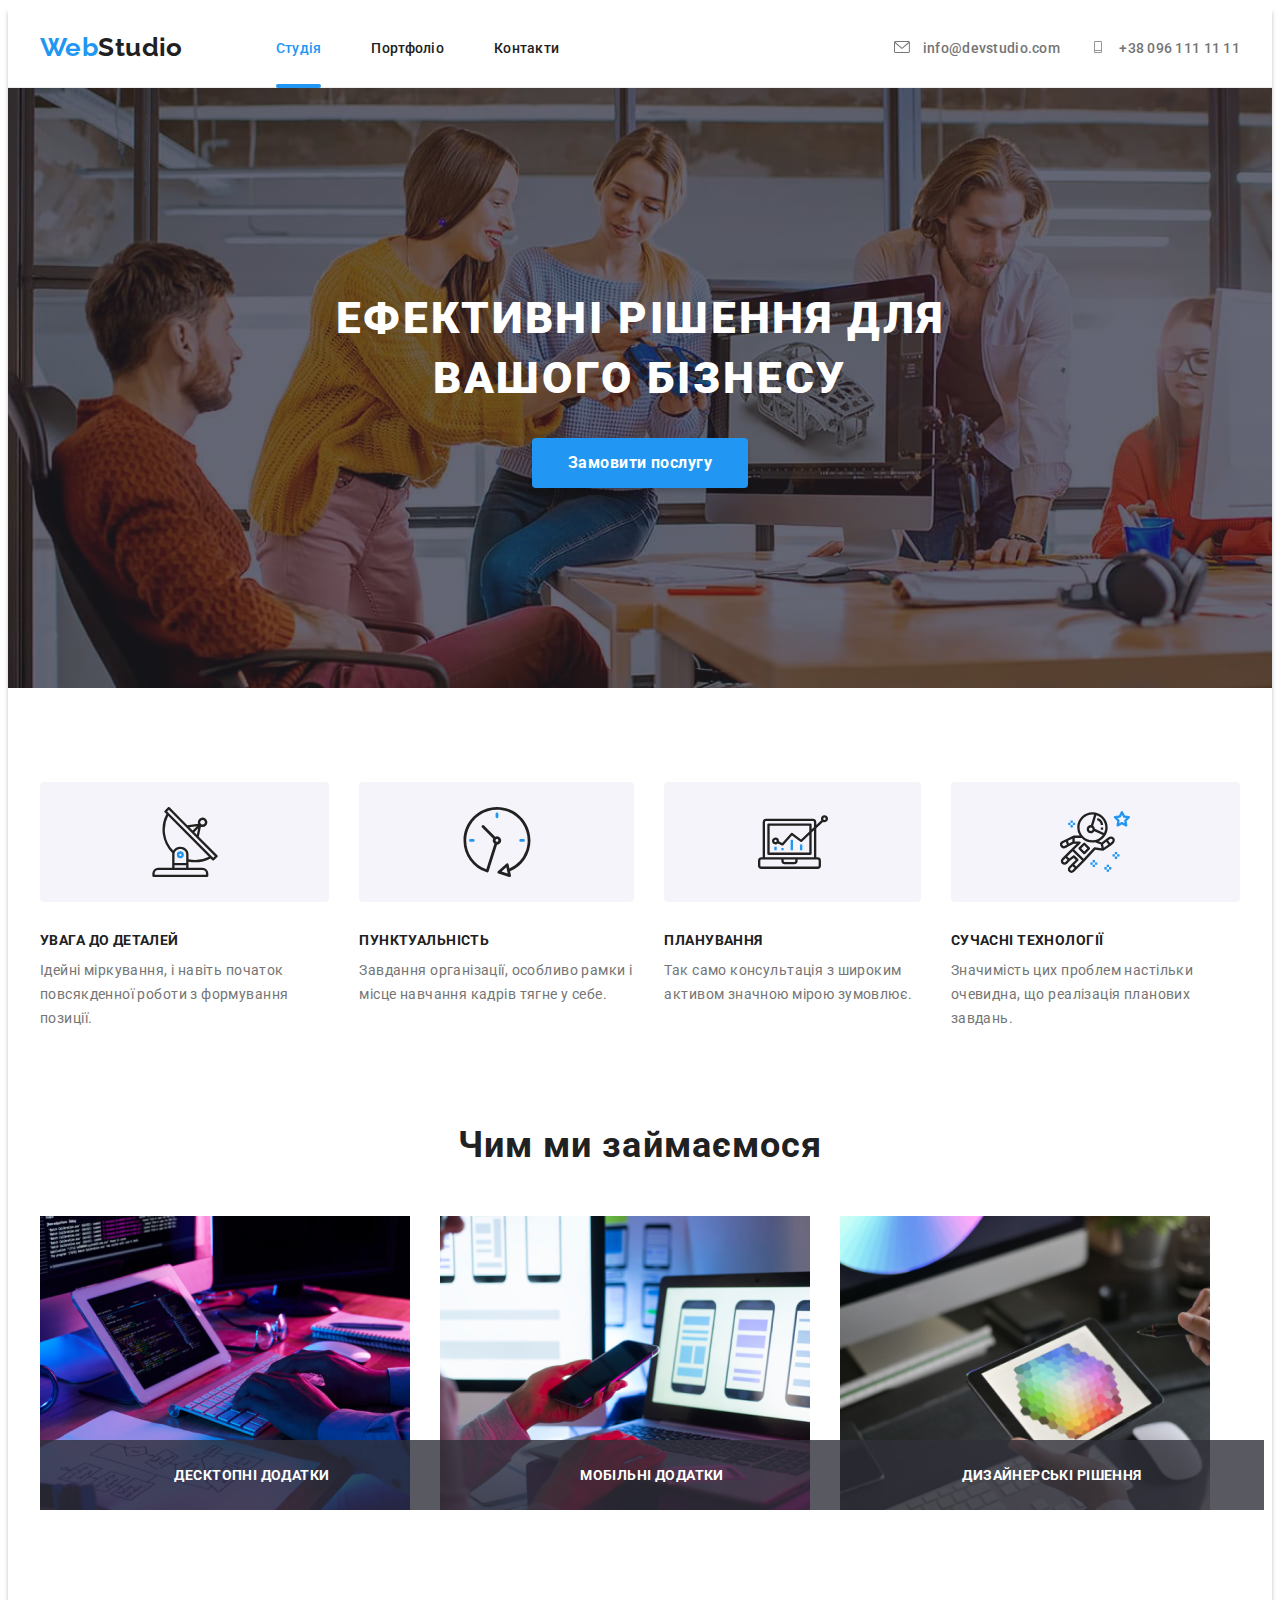
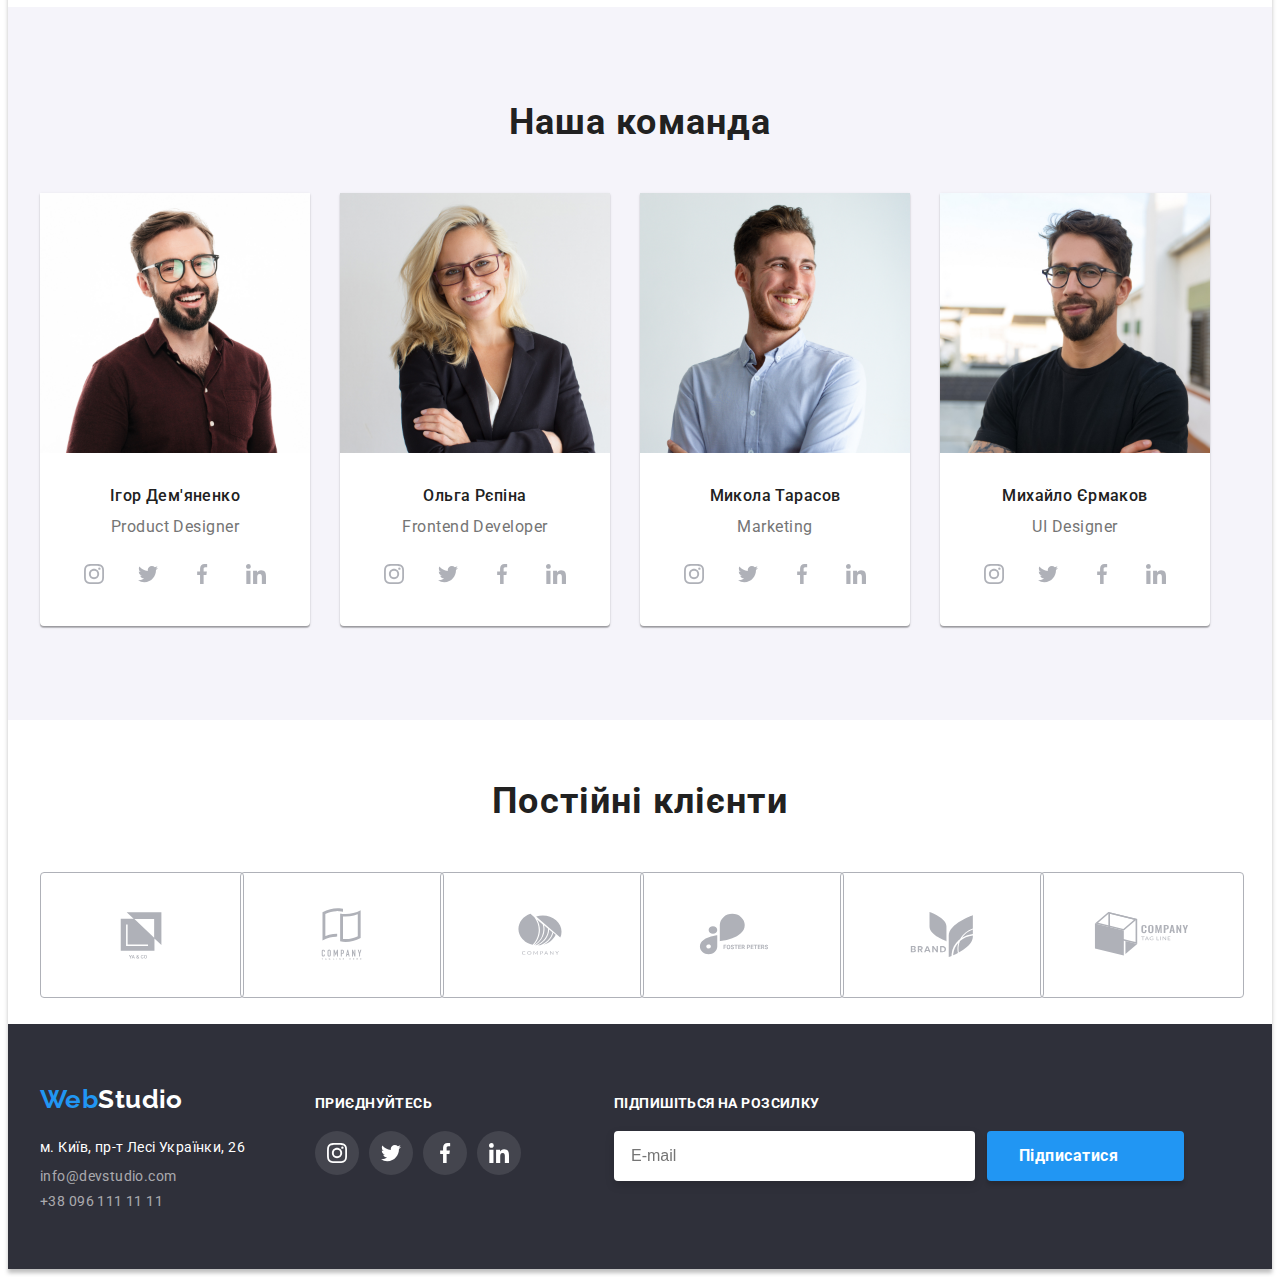
==== commit a33ab233: "add forms" ====
--- a/index.html
+++ b/index.html
@@ -576,70 +576,67 @@
     <div class="backdrop is-hidden" data-modal>
       <div class="modal">
         <button class="modal-btn" type="button" data-modal-close>
-          <svg width="30" height="30">
+          <svg class="close-icon" width="30" height="30">
             <use href="./images/icons.svg#close-black"></use>
           </svg>
         </button>
         <!--Форма реестрації-->
+        
         <form class="form register-form" name="register-form" autocomplete="on" novalidate>
-          <div>
           <!--Заголовок-->
-          <h2 class="reg-form-title">Залиште свої дані, ми вам передзвонимо</h2>
-          <!--Імʼя-->
-          <div class="reg-group">
-            <label class="reg-label" for="name">Ім'я</label>
-            <div class="reg-txt-group">
-              <input class="reg-input" type="text" name="user-name" id="name" />
-              <svg class="reg-icon" width="18" height="18">
-                <use href="./images/icons.svg#icon-person-black-18dp-1"></use>
+          <strong class="reg-form-title">Залиште свої дані, ми вам передзвонимо</strong>
+          <!--Дані користувача-->
+          <div class="reg-form-group">
+
+
+            <label class="reg-form-field" name="name">
+              <span class="reg-form-label">Ім'я</span>
+              <input class="reg-form-input" name="name" type="text">
+              <svg class="reg-form-icon" width="18" height="18">
+                <use href="./images/icons.svg#icon-person-form"></use>
               </svg>
-            </div>
-          </div>
-          <!--Телефон-->
-          <div class="reg-group">
-            <label class="reg-label" for="tel">Телефон</label>
-            <div class="reg-txt-group">
-              <input class="reg-input" type="tel" name="tel" id="tel" />
-              <svg class="reg-icon" width="18" height="18">
-                <use href="./images/icons.svg#icon-phone-black-18dp-1"></use>
+            </label>
+
+
+            <label class="reg-form-field" name="phone">
+              <span class="reg-form-label">Телефон</span>
+              <input class="reg-form-input" name="phone" type="tel">
+              <svg class="reg-form-icon" width="18" height="18">
+                <use href="./images/icons.svg#icon-phone-form"></use>
               </svg>
-            </div>
-          </div>
-          <!--Пошта-->
-          <div class="reg-group">
-            <label class="reg-label" for="mail">Пошта</label>
-            <div class="reg-txt-group">
-              <input class="reg-input" type="email" name="mail" id="mail" />
-              <svg class="reg-icon" width="18" height="18">
-                <use href="./images/icons.svg#icon-email-black-18dp-1"></use>
+            </label>
+
+
+            <label class="reg-form-field" name="mail">
+              <span class="reg-form-label">Пошта</span>
+              <input class="reg-form-input" name="mail" type="email">
+              <svg class="reg-form-icon" width="18" height="18">
+                <use href="./images/icons.svg#icon-email-form"></use>
               </svg>
-            </div>
-          </div>
-          <!--Коментар-->
-          <div class="reg-group">
-            <label class="reg-label" for="comment">Коментар</label>
-            <textarea
-              class="hint"
-              name="comment"
-              id="comment"
-              rows="10"
-              placeholder="Введіть текст"
-            ></textarea>
-          </div>
-          <!--Чекбокс-->
-          <div class="reg-chek chekbox">
-            <input type="checkbox" name="" value="" id="chek" />
-            <label for="chek">
-              Погоджуюся з розсилкою та приймаю
-              <a href="">Умови договору</a>
+            </label>
+
+
+            <label class="reg-form-field" name="comment">
+              <span class="reg-form-label">Коментар</span>
+              <textarea class="comment" name="comment" rows="10" placeholder="Введіть текст"></textarea>
             </label>
           </div>
-          <!--Кнопка-->
-          <div class="reg-chek">
-            <button class="reg-btn btn" type="submit">
-              Відправити
-            </button>
-          </div>
+
+          <!--Умови-->
+          <label class="reg-form-agreement" name="chek">
+            <input class="reg-form-checkbox visually-hidden" type="checkbox">
+            <svg class="reg-form-icons" width="16" height="15">
+              <use class="icon-check" href="./images/icons.svg#icon-check"></use>
+              <use class="icon-uncheck" href="./images/icons.svg#icon-uncheck"></use>
+            </svg>
+            <span class="reg-form-desc">
+              Погоджуюся з розсилкою та приймаю
+              <a class="reg-form-link" href="">
+                Умови договору
+              </a>
+            </span>
+          </label>
+          <button class="btn reg-btn" type="submit">Відправити</button>
         </form>
       </div>
 
--- a/styles/styles.css
+++ b/styles/styles.css
@@ -48,6 +48,18 @@
 .list {
   list-style: none;
 }
+.visually-hidden {
+  position: absolute;
+  white-space: nowrap;
+  width: 1px;
+  height: 1px;
+  overflow: hidden;
+  border: 0;
+  padding: 0;
+  clip: rect(0 0 0 0);
+  clip-path: inset(50%);
+  margin: -1px;
+}
 
 /* Body */
 
@@ -759,7 +771,7 @@
   /*End*/
 
   width: 528px;
-  height: 581px;
+  /* height: 581px; */
   background-color: var(--main-bcg-cl);
   box-shadow: 0px 1px 3px rgba(0, 0, 0, 0.12), 0px 1px 1px rgba(0, 0, 0, 0.14),
     0px 2px 1px rgba(0, 0, 0, 0.2);
@@ -781,74 +793,135 @@
   border: 1px solid rgba(0, 0, 0, 0.1);
   border-radius: 50px;
   cursor: pointer;
-}
+  transition: color var(--perehid);
+}
+.close-icon {
+}
+.modal-btn:focus .close-icon,
+.modal-btn:hover .close-icon {
+  fill: var(--accent-txt-cl);
+}
+
+/*Форма*/
+
+textarea {
+  resize: none;
+}
+
 .form {
 }
 .register-form {
 }
 .reg-form-title {
+  display: block;
+  text-align: center;
+  margin-bottom: 12px;
+
   font-weight: 700;
   font-size: 20px;
   line-height: calc(23 / 20);
-  text-align: center;
-  letter-spacing: 0.03em;
-
-  margin-bottom: 15px;
-}
-.reg-label {
+  letter-spacing: var(--main-letter-s);
+
+  color: #212121;
+}
+.reg-form-group {
+  margin-bottom: 20px;
+}
+.reg-form-field {
+  display: block;
+  position: relative;
+  transition: fill var(--perehid);
+}
+.reg-form-field:not(:last-child) {
+  margin-bottom: 10px;
+}
+
+.reg-form-label {
+  display: block;
   font-weight: 400;
   font-size: 12px;
   line-height: calc(14 / 12);
   letter-spacing: 0.01em;
   color: var(--text-cl);
-}
-.reg-txt-group {
-  position: relative;
-}
-.hint,
-.reg-input {
+
+  margin-bottom: 4px;
+}
+.reg-form-input {
+  width: 100%;
+  height: 40px;
   border: 1px solid rgba(33, 33, 33, 0.2);
   border-radius: 4px;
-}
-.reg-group {
-  display: flex;
-  position: relative;
-  flex-direction: column;
-  margin-bottom: 10px;
-}
-.reg-group input {
+  padding-left: 36px;
+  outline: transparent;
+
+  transition: border-color var(--perehid);
+  cursor: pointer;
+}
+.reg-form-field:focus .reg-form-icon,
+.reg-form-field:hover .reg-form-icon,
+.reg-form-field:focus .reg-form-input,
+.reg-form-field:hover .reg-form-input {
+  fill: var(--btn-bcg-cl);
+  border-color: var(--btn-bcg-cl);
+}
+
+.reg-form-icon {
+  position: absolute;
+  bottom: 11px;
+  left: 12px;
+  transition: fill var(--perehid);
+}
+.comment {
   width: 100%;
-  margin: 0%;
-  padding: 11px 12px;
-}
-.reg-group label {
-  margin-bottom: 4px;
-}
-.reg-icon {
-  position: absolute;
-  top: 11px;
-  left: 12px;
-}
-.hint {
   padding: 12px 16px;
-}
-.hint::placeholder {
+  border: 1px solid rgba(33, 33, 33, 0.2);
+  border-radius: 4px;
+  outline: transparent;
+}
+.comment::placeholder {
   font-weight: 400;
   font-size: 12px;
-  line-height: calc(14 / 12);
+  line-height: calc(14 / 13);
   letter-spacing: 0.01em;
+
   color: rgba(117, 117, 117, 0.5);
 }
-textarea {
-  resize: none;
-}
-.reg-chek {
-  margin-top: 17px;
+.reg-form-agreement {
+  display: flex;
+  align-items: center;
+  justify-content: center;
   margin-bottom: 30px;
 }
-.chekbox {
-  text-align: center;
-}
-.reg-chek:last-child {
-  text-align: center;
-}
+.reg-form-checkbox {
+}
+.reg-form-icons {
+  margin-right: 7px;
+}
+.icon-check {
+  opacity: 0;
+  transition: opacity var(--perehid);
+}
+.reg-form-checkbox:checked + .reg-form-icons .icon-check {
+  opacity: 1;
+}
+.icon-uncheck {
+  transition: opacity var(--perehid);
+}
+
+.reg-form-checkbox:checked + .reg-form-icons .icon-uncheck {
+  opacity: 0;
+}
+
+.reg-form-desc {
+  font-weight: 400;
+  font-size: 14px;
+  line-height: calc(24 / 14);
+  letter-spacing: var(--main-letter-s);
+}
+.reg-form-link {
+  color: var(--accent-txt-cl);
+}
+.reg-btn {
+  display: block;
+  margin: 0 auto;
+}
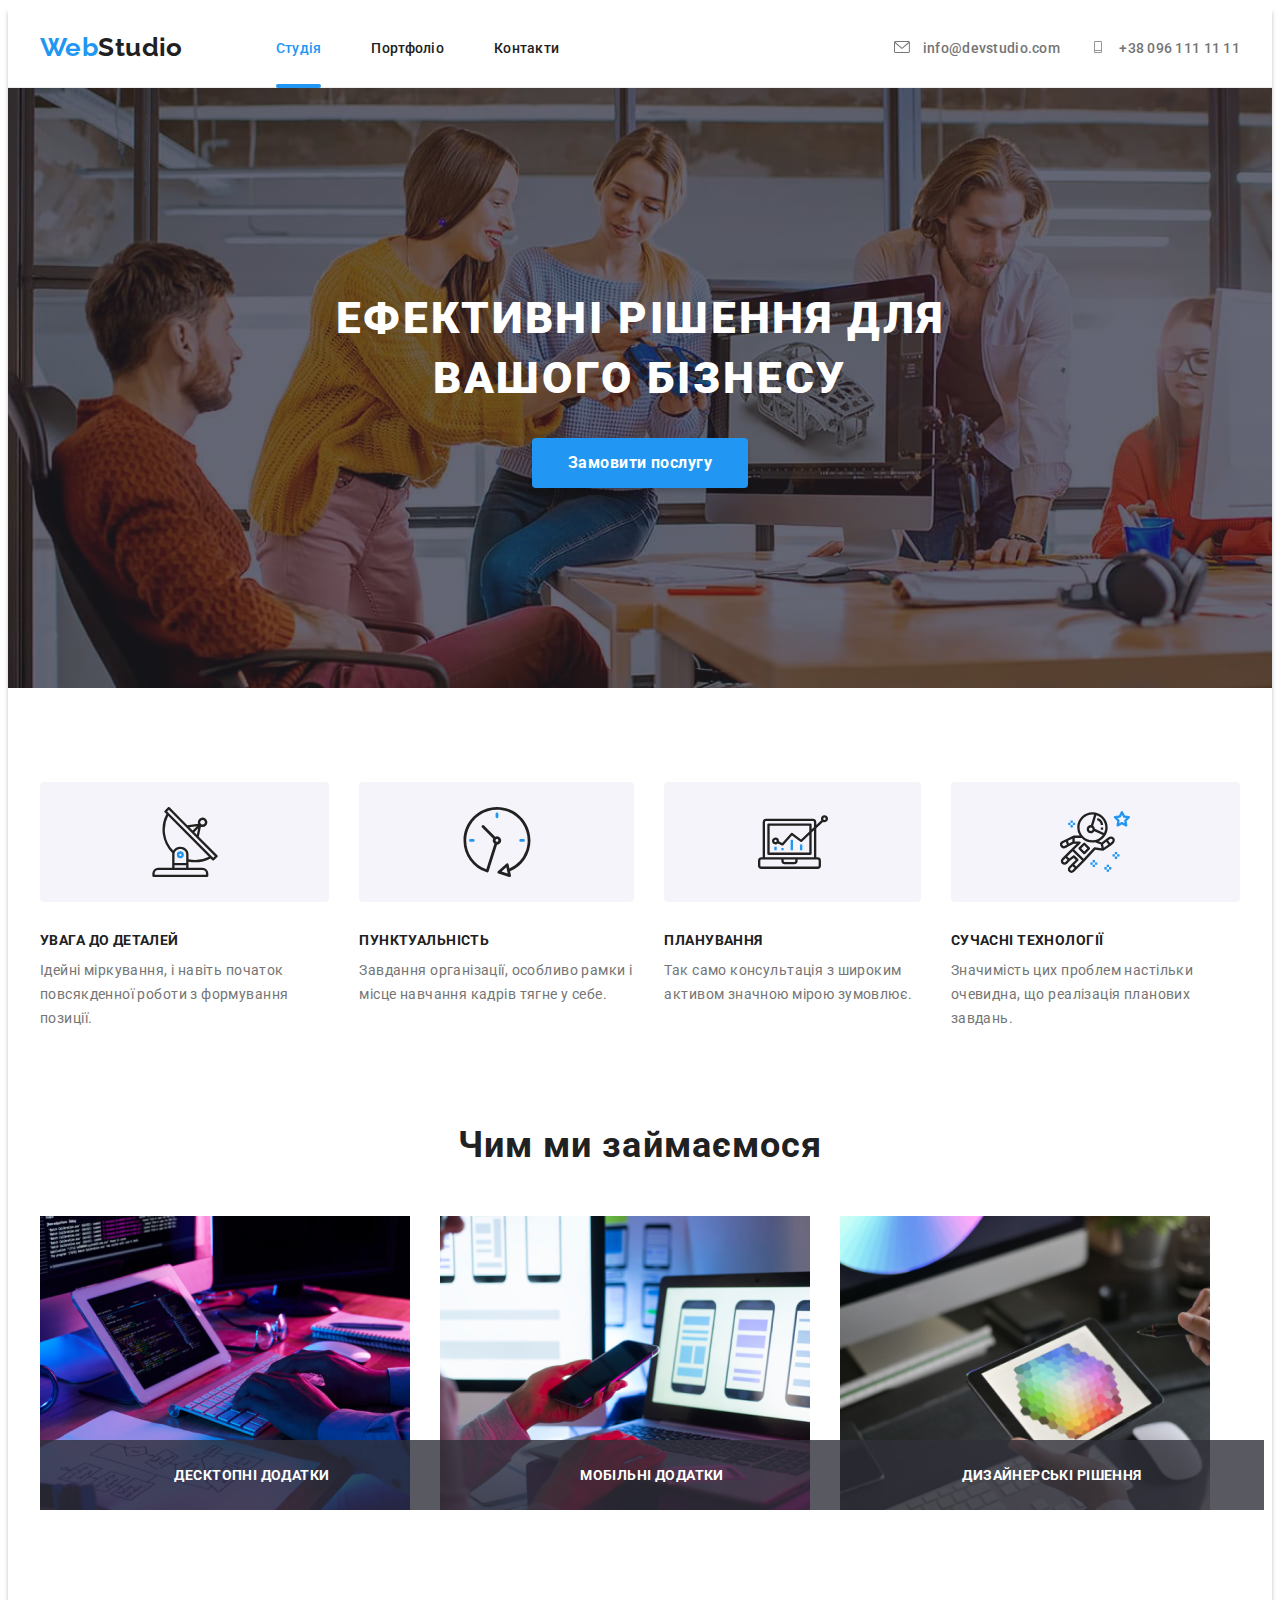
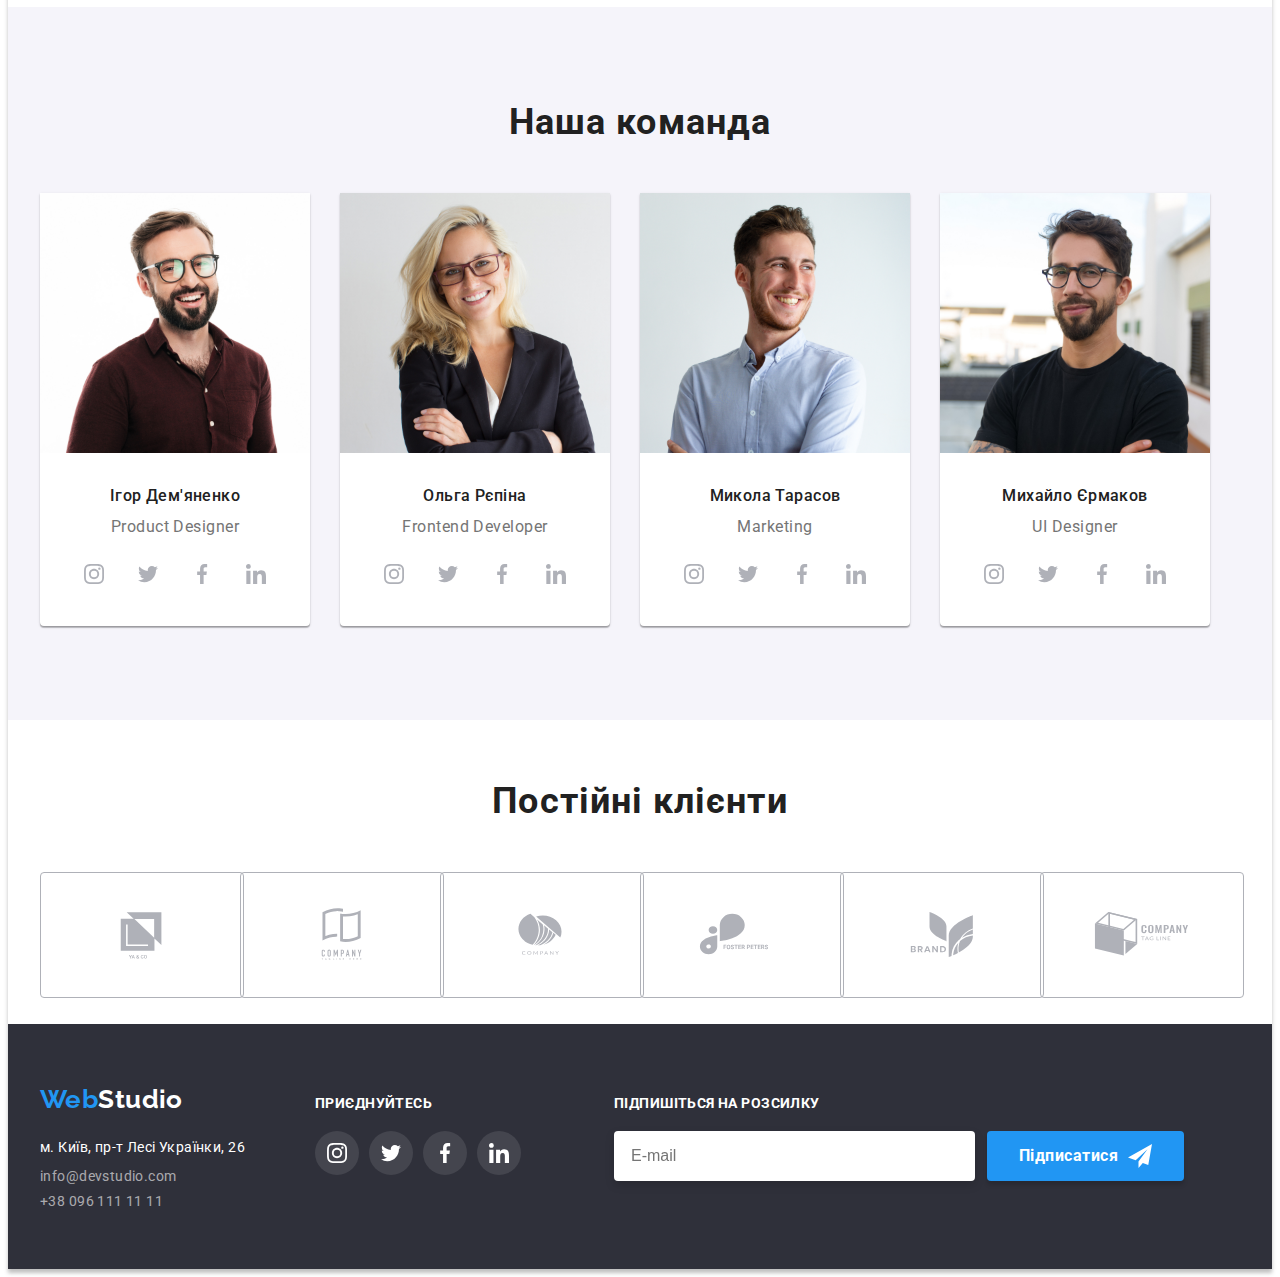
==== commit 50824f5e: "check" ====
--- a/index.html
+++ b/index.html
@@ -563,7 +563,7 @@
               <button class="btn footer-btn" type="submit">
                 Підписатися
                 <svg class="footer-socials-icon" width="24" height="24">
-                  <use href="./images/icons.svg#icon-icon-send"></use>
+                  <use href="./images/icons.svg#icon-send"></use>
                 </svg>
               </button>
             </div>
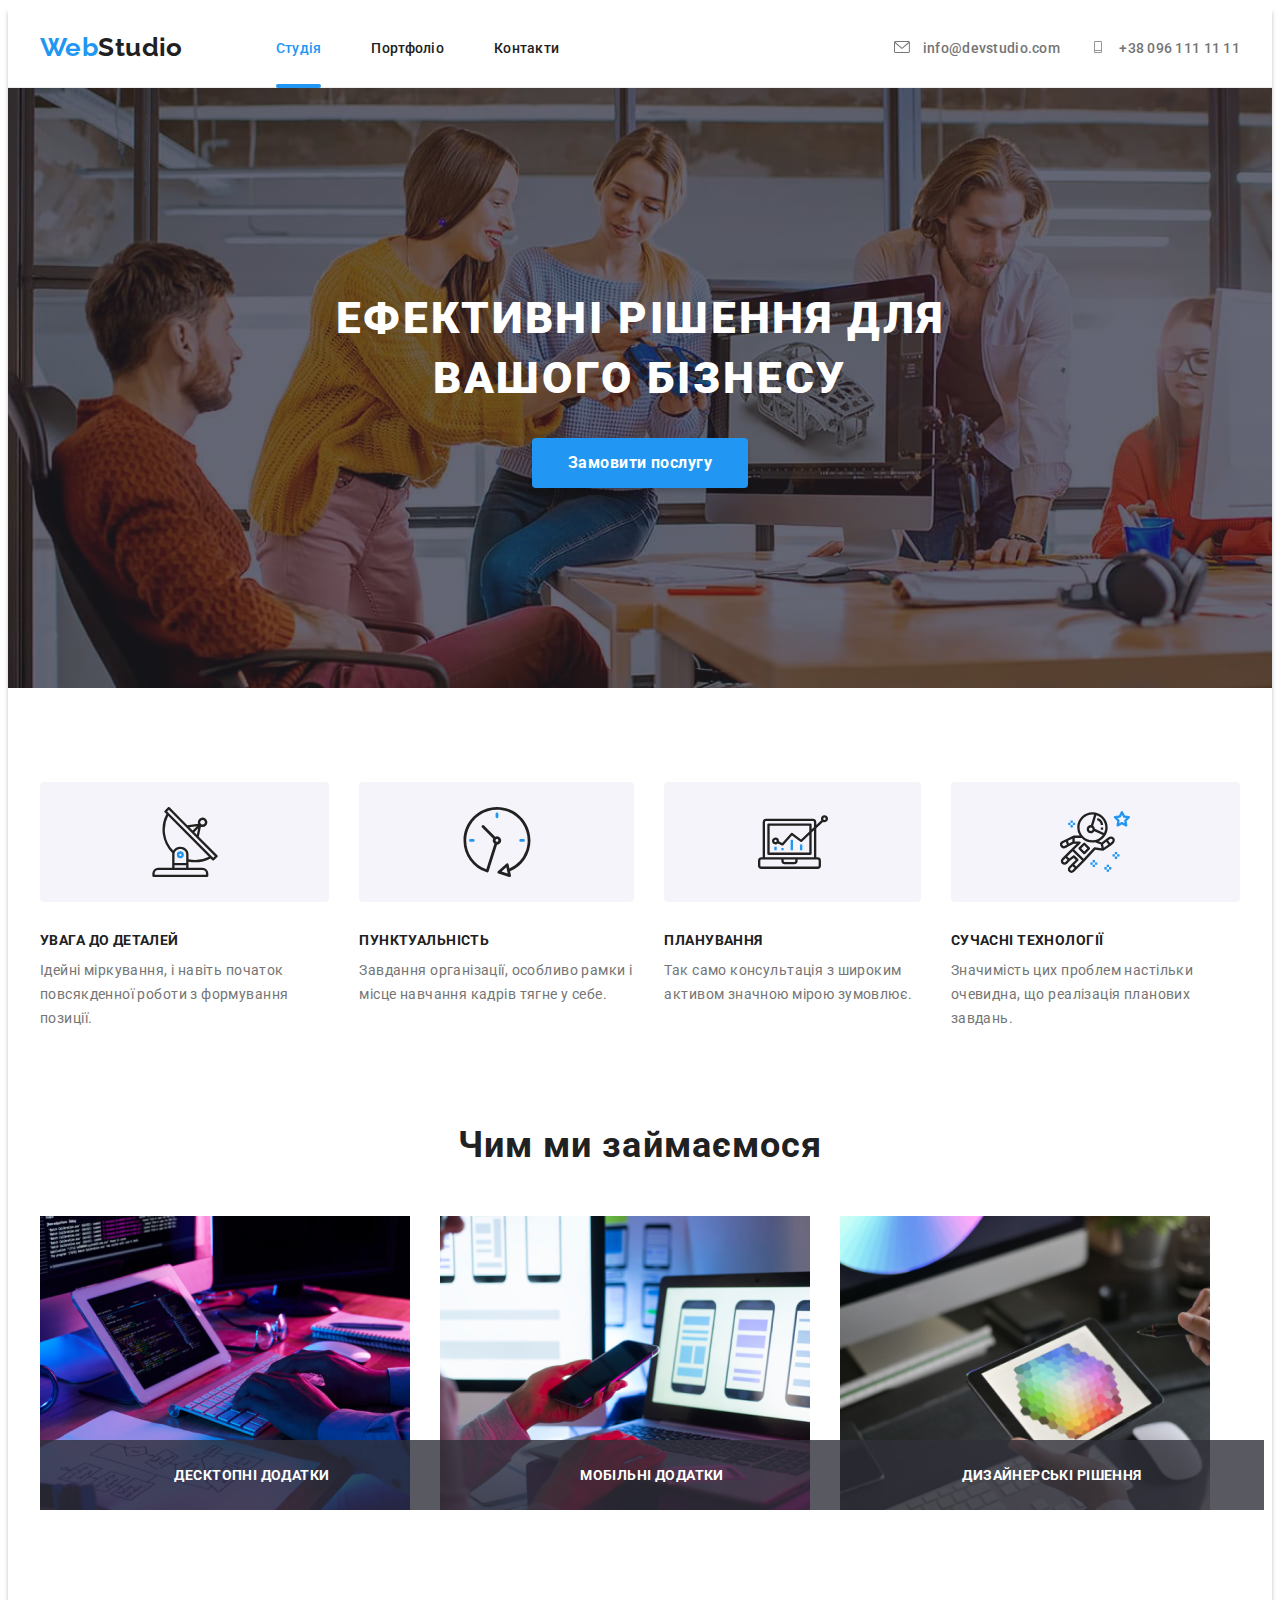
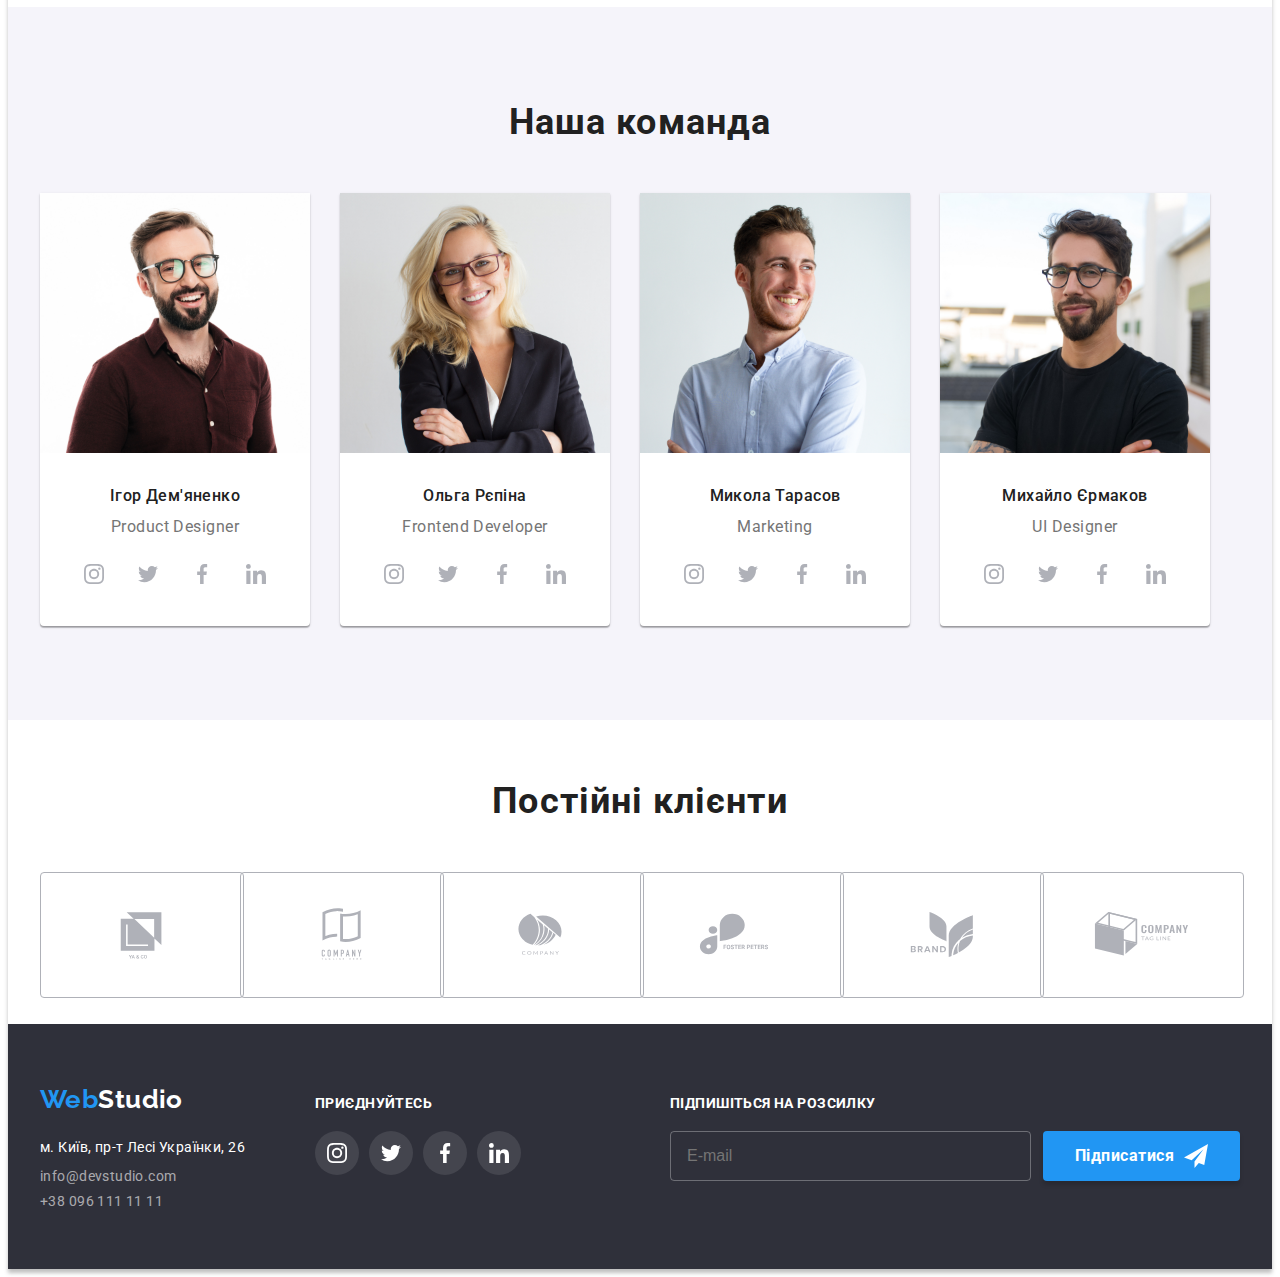
==== commit 07341c4a: "fix" ====
--- a/index.html
+++ b/index.html
@@ -589,16 +589,18 @@
           <div class="reg-form-group">
 
 
-            <label class="reg-form-field" name="name">
-              <span class="reg-form-label">Ім'я</span>
-              <input class="reg-form-input" name="name" type="text">
-              <svg class="reg-form-icon" width="18" height="18">
-                <use href="./images/icons.svg#icon-person-form"></use>
-              </svg>
-            </label>
-
-
-            <label class="reg-form-field" name="phone">
+            
+              <label class="reg-form-field">
+                <span class="reg-form-label">Ім'я</span>
+                <input class="reg-form-input" name="name" type="text">
+                  <svg class="reg-form-icon" width="18" height="18">
+                    <use href="./images/icons.svg#icon-person-form"></use>
+                </svg>
+              </label>
+            
+
+
+            <label class="reg-form-field">
               <span class="reg-form-label">Телефон</span>
               <input class="reg-form-input" name="phone" type="tel">
               <svg class="reg-form-icon" width="18" height="18">
@@ -607,7 +609,7 @@
             </label>
 
 
-            <label class="reg-form-field" name="mail">
+            <label class="reg-form-field">
               <span class="reg-form-label">Пошта</span>
               <input class="reg-form-input" name="mail" type="email">
               <svg class="reg-form-icon" width="18" height="18">
@@ -616,14 +618,14 @@
             </label>
 
 
-            <label class="reg-form-field" name="comment">
+            <label class="reg-form-field">
               <span class="reg-form-label">Коментар</span>
               <textarea class="comment" name="comment" rows="10" placeholder="Введіть текст"></textarea>
             </label>
           </div>
 
           <!--Умови-->
-          <label class="reg-form-agreement" name="chek">
+          <label class="reg-form-agreement">
             <input class="reg-form-checkbox visually-hidden" type="checkbox">
             <svg class="reg-form-icons" width="16" height="15">
               <use class="icon-check" href="./images/icons.svg#icon-check"></use>
--- a/styles/styles.css
+++ b/styles/styles.css
@@ -670,7 +670,7 @@
   color: rgba(255, 255, 255, 0.6);
 }
 .footer-icons {
-  margin-right: 93px;
+  margin-right: auto;
 }
 .footer-title {
   font-weight: 700;
@@ -706,7 +706,7 @@
 }
 .footer-form {
   width: 570px;
-  height: 50px;
+  
 }
 .footer-title {
   margin-bottom: 20px;
@@ -722,7 +722,7 @@
   font-size: 16px;
   line-height: calc(20 / 16);
   border: 1px solid rgba(255, 255, 255, 0.3);
-  filter: drop-shadow(0px 4px 4px rgba(0, 0, 0, 0.15));
+  background-color: transparent;
   border-radius: 4px;
 }
 .footer-btn {
@@ -827,10 +827,11 @@
 .reg-form-group {
   margin-bottom: 20px;
 }
+
 .reg-form-field {
   display: block;
   position: relative;
-  transition: fill var(--perehid);
+  
 }
 .reg-form-field:not(:last-child) {
   margin-bottom: 10px;
@@ -846,6 +847,7 @@
 
   margin-bottom: 4px;
 }
+
 .reg-form-input {
   width: 100%;
   height: 40px;
@@ -857,12 +859,12 @@
   transition: border-color var(--perehid);
   cursor: pointer;
 }
-.reg-form-field:focus .reg-form-icon,
-.reg-form-field:hover .reg-form-icon,
-.reg-form-field:focus .reg-form-input,
-.reg-form-field:hover .reg-form-input {
-  fill: var(--btn-bcg-cl);
-  border-color: var(--btn-bcg-cl);
+.reg-form-input:hover,
+.reg-form-input:focus,
+.reg-form-input:hover + .reg-form-icon,
+.reg-form-input:focus + .reg-form-icon {
+  border-color: var(--accent-txt-cl);
+  fill: var(--accent-txt-cl);
 }
 
 .reg-form-icon {
@@ -873,6 +875,7 @@
 }
 .comment {
   width: 100%;
+  height: 120px;
   padding: 12px 16px;
   border: 1px solid rgba(33, 33, 33, 0.2);
   border-radius: 4px;
